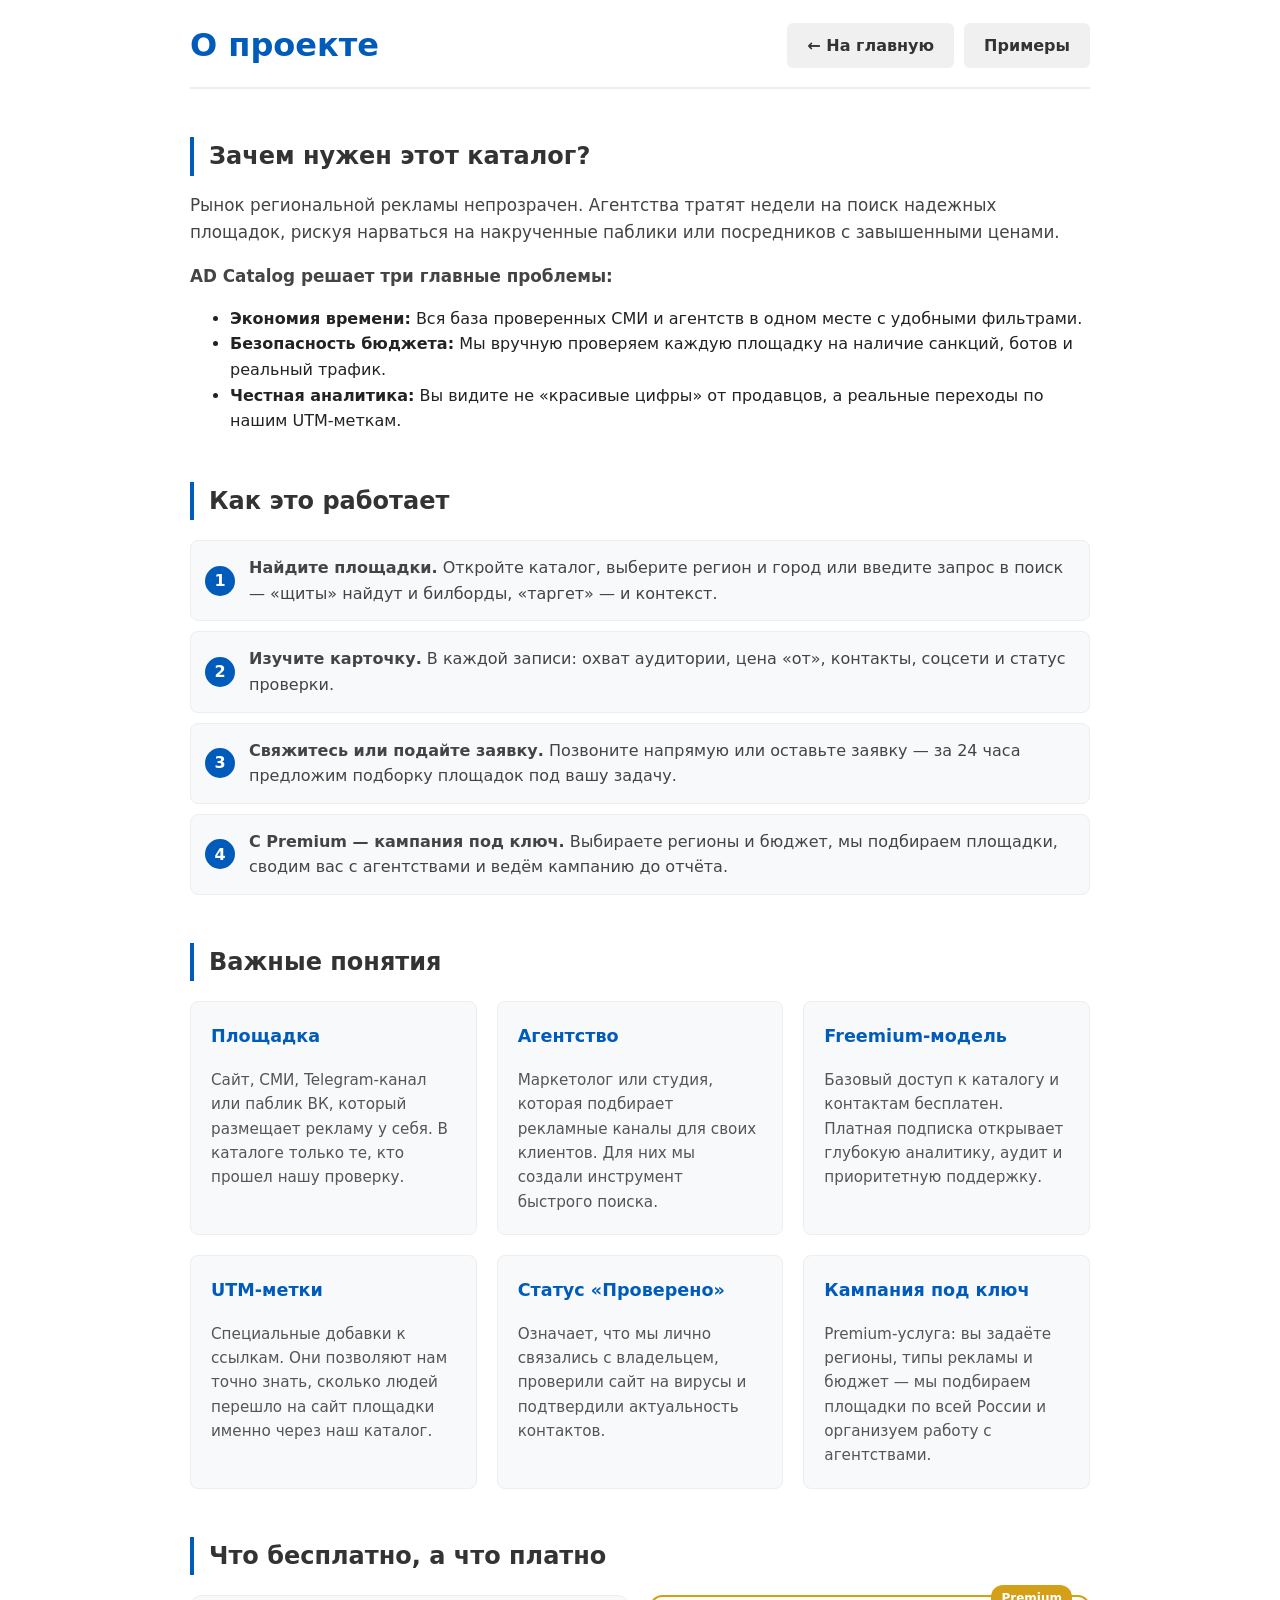
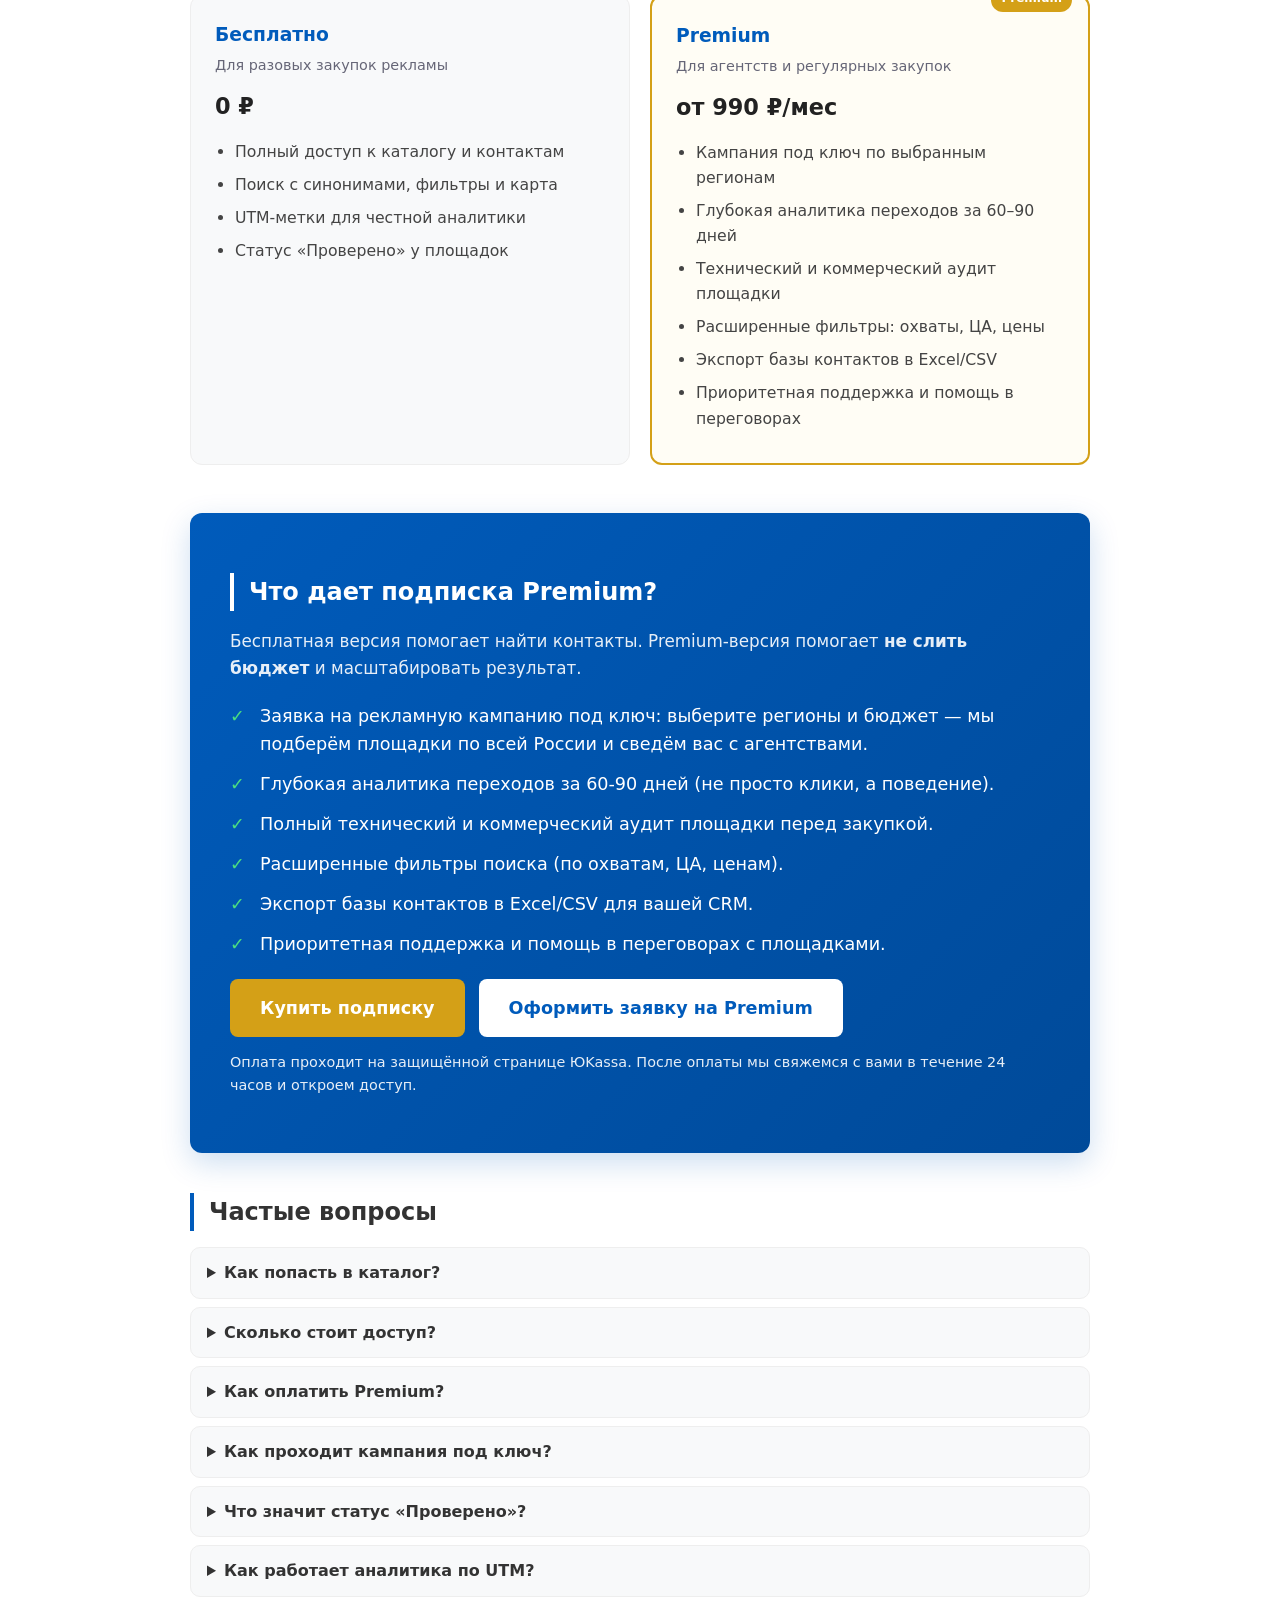
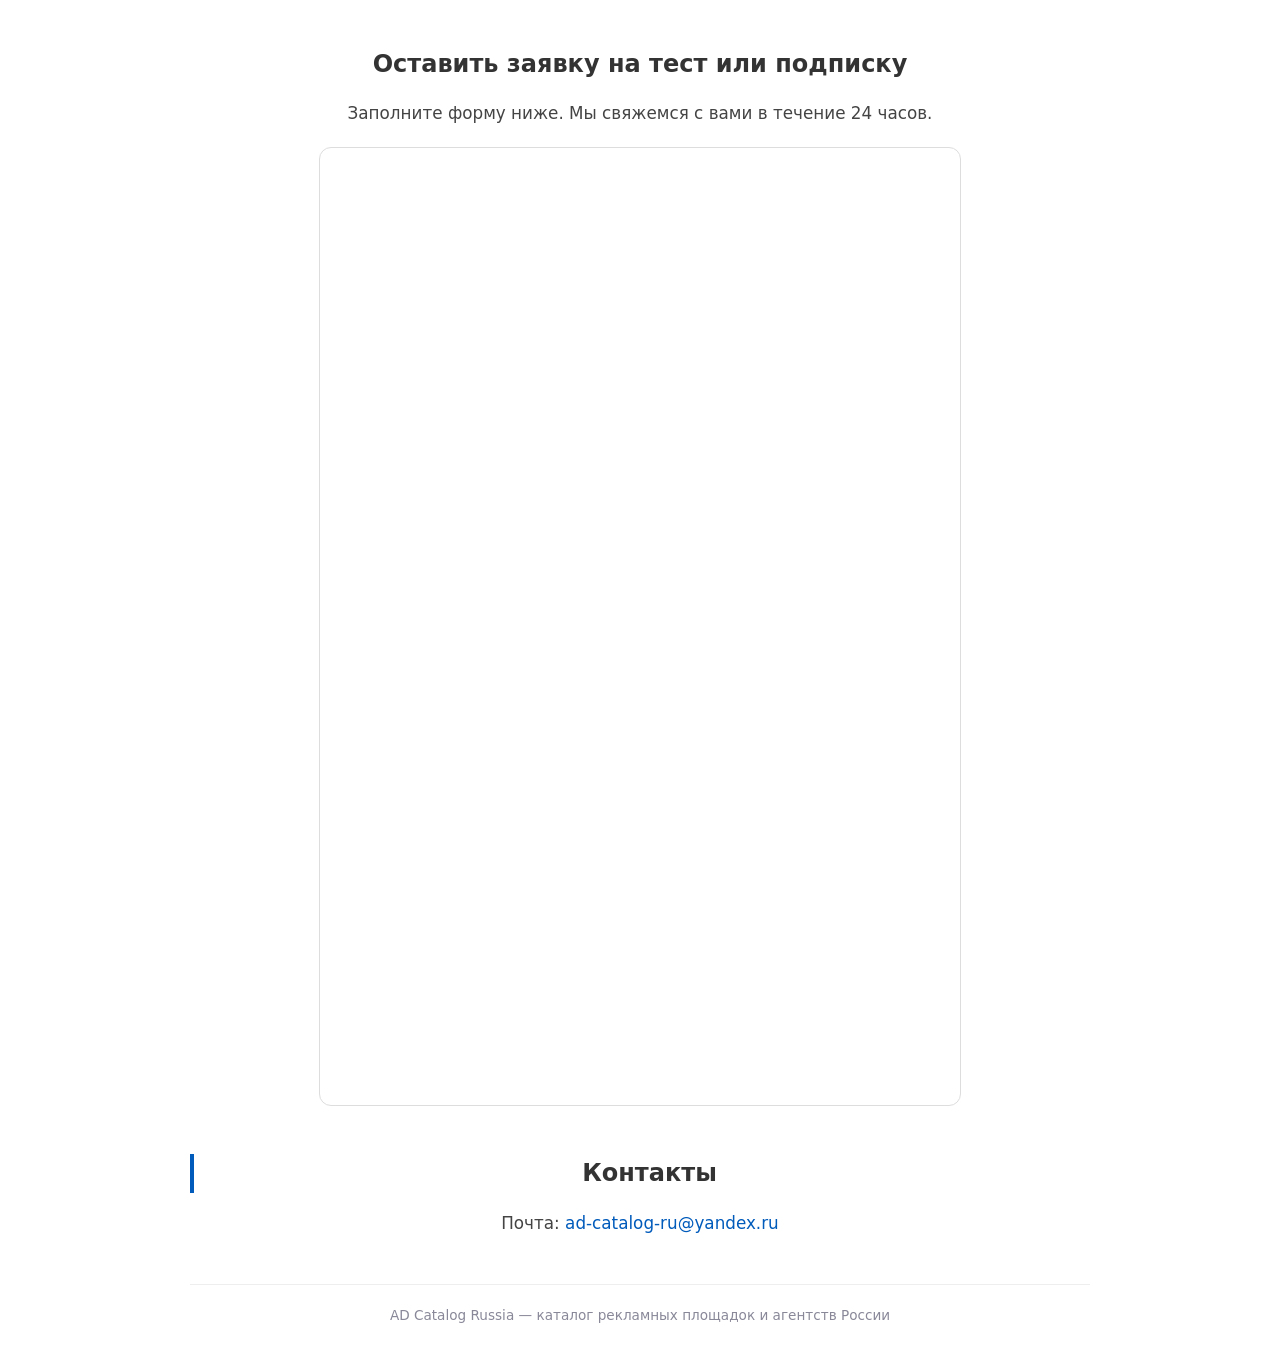
==== about.html @ da3d0dd9 "Create about.html" ====
<!DOCTYPE html>
<html lang="ru">
<head>
    <meta charset="UTF-8">
    <meta name="viewport" content="width=device-width, initial-scale=1.0">
    <title>О проекте - Каталог рекламных площадок</title>
    <style>
        /* Наследуем базовые стили для единообразия */
        html { scroll-behavior: smooth; }
        body { font-family: system-ui, -apple-system, sans-serif; line-height: 1.6; max-width: 900px; margin: 0 auto; padding: 20px; color: #222; background: #fff; }

        /* Шапка страницы */
        .page-header { display: flex; justify-content: space-between; align-items: center; margin-bottom: 3rem; padding-bottom: 1rem; border-bottom: 2px solid #eee; flex-wrap: wrap; gap: 10px; }
        .page-header h1 { font-size: 2rem; margin: 0; color: #005bbb; }
        .btn-back { display: inline-flex; align-items: center; gap: 8px; padding: 10px 20px; background: #f0f0f0; color: #333; text-decoration: none; border-radius: 6px; font-weight: bold; transition: all 0.3s; }
        .btn-back:hover { background: #e0e0e0; transform: translateX(-3px); }

        /* Секции контента */
        section { margin-bottom: 3rem; }
        h2 { font-size: 1.5rem; color: #333; margin-bottom: 1rem; border-left: 4px solid #005bbb; padding-left: 15px; }
        p { margin-bottom: 1rem; color: #444; font-size: 1.05rem; }

        /* Шаги «Как это работает» */
        .steps { counter-reset: step; margin: 20px 0; padding: 0; list-style: none; }
        .steps li { counter-increment: step; position: relative; padding: 14px 16px 14px 58px; margin-bottom: 10px; background: #f8f9fa; border: 1px solid #eee; border-radius: 8px; color: #444; }
        .steps li::before { content: counter(step); position: absolute; left: 14px; top: 50%; transform: translateY(-50%); width: 30px; height: 30px; background: #005bbb; color: #fff; border-radius: 50%; display: flex; align-items: center; justify-content: center; font-weight: bold; }

        /* Словарь терминов */
        .glossary-grid { display: grid; grid-template-columns: repeat(auto-fit, minmax(250px, 1fr)); gap: 20px; margin-top: 20px; }
        .term-card { background: #f8f9fa; padding: 20px; border-radius: 8px; border: 1px solid #eee; }
        .term-card h3 { margin-top: 0; color: #005bbb; font-size: 1.1rem; }
        .term-card p { margin: 0; font-size: 0.95rem; color: #555; }

        /* Бесплатно vs Premium */
        .plans-grid { display: grid; grid-template-columns: repeat(auto-fit, minmax(280px, 1fr)); gap: 20px; margin: 20px 0 30px; }
        .plan-card { background: #f8f9fa; border: 1px solid #eee; border-radius: 12px; padding: 24px; }
        .plan-card h3 { margin: 0 0 4px; color: #005bbb; }
        .plan-card .plan-sub { color: #667; font-size: 0.9rem; margin: 0 0 12px; }
        .plan-card .price-tag { font-size: 1.4rem; font-weight: bold; margin-bottom: 14px; color: #222; }
        .plan-card ul { margin: 0; padding-left: 20px; color: #444; font-size: 0.98rem; }
        .plan-card li { margin-bottom: 8px; }
        .plan-premium { border: 2px solid #d4a017; background: #fffdf5; position: relative; }
        .premium-badge { position: absolute; top: -12px; right: 16px; background: #d4a017; color: #fff; font-size: 0.75rem; font-weight: bold; padding: 4px 10px; border-radius: 12px; }

        /* Блок Premium (Выделенный) */
        .premium-block { background: linear-gradient(135deg, #005bbb 0%, #004a99 100%); color: white; padding: 40px; border-radius: 12px; margin: 40px 0; box-shadow: 0 10px 30px rgba(0,91,187,0.2); }
        .premium-block h2 { color: white; border-left-color: #fff; }
        .premium-block p { color: rgba(255,255,255,0.9); }
        .premium-list { list-style: none; padding: 0; margin: 20px 0; }
        .premium-list li { position: relative; padding-left: 30px; margin-bottom: 12px; font-size: 1.1rem; }
        .premium-list li::before { content: "✓"; position: absolute; left: 0; top: 0; font-weight: bold; color: #4ade80; }
        .premium-buttons { display: flex; gap: 14px; flex-wrap: wrap; margin-top: 20px; }

        .btn-premium { display: inline-block; padding: 15px 30px; background: #fff; color: #005bbb; text-decoration: none; border-radius: 8px; font-weight: bold; font-size: 1.1rem; margin-top: 20px; transition: transform 0.2s; }
        .premium-buttons .btn-premium { margin-top: 0; }
        .btn-premium:hover { transform: scale(1.05); box-shadow: 0 5px 15px rgba(0,0,0,0.2); }
        .btn-gold { display: inline-block; padding: 15px 30px; background: #d4a017; color: #fff; text-decoration: none; border-radius: 8px; font-weight: bold; font-size: 1.1rem; transition: transform 0.2s; }
        .btn-gold:hover { transform: scale(1.05); filter: brightness(1.05); box-shadow: 0 5px 15px rgba(0,0,0,0.2); }
        .premium-note { font-size: 0.9rem; color: rgba(255,255,255,0.75); margin-top: 14px; }

        /* FAQ */
        .faq details { background: #f8f9fa; border: 1px solid #eee; border-radius: 10px; margin-bottom: 8px; padding: 12px 16px; }
        .faq summary { font-weight: 600; cursor: pointer; color: #333; }
        .faq p { margin: 10px 0 0; color: #444; font-size: 1rem; }

        /* Форма */
        .form-wrapper { max-width: 640px; margin: 0 auto; border: 1px solid #ddd; border-radius: 12px; overflow: hidden; background: #fff; }
        iframe { width: 100%; height: 950px; border: none; }

        /* Контакты и футер */
        .contacts { text-align: center; color: #555; }
        .contacts a { color: #005bbb; text-decoration: none; }
        footer { text-align: center; color: #889; font-size: 0.85rem; padding: 20px 0 10px; border-top: 1px solid #eee; margin-top: 40px; }

        @media (max-width: 768px) {
            body { padding: 15px; }
            .page-header { flex-direction: column; align-items: flex-start; gap: 15px; }
            .btn-back { width: 100%; justify-content: center; }
            .premium-block { padding: 25px; }
            iframe { height: 1200px; }
        }
    </style>
</head>
<body>

    <div class="page-header">
        <h1>О проекте</h1>
        <div style="display:flex; gap:10px; flex-wrap:wrap;">
            <a href="index.html" class="btn-back">← На главную</a>
            <a href="examples.html" class="btn-back">Примеры</a>
        </div>
    </div>

    <section>
        <h2>Зачем нужен этот каталог?</h2>
        <p>Рынок региональной рекламы непрозрачен. Агентства тратят недели на поиск надежных площадок, рискуя нарваться на накрученные паблики или посредников с завышенными ценами.</p>
        <p><strong>AD Catalog решает три главные проблемы:</strong></p>
        <ul>
            <li><strong>Экономия времени:</strong> Вся база проверенных СМИ и агентств в одном месте с удобными фильтрами.</li>
            <li><strong>Безопасность бюджета:</strong> Мы вручную проверяем каждую площадку на наличие санкций, ботов и реальный трафик.</li>
            <li><strong>Честная аналитика:</strong> Вы видите не «красивые цифры» от продавцов, а реальные переходы по нашим UTM-меткам.</li>
        </ul>
    </section>

    <section>
        <h2>Как это работает</h2>
        <ol class="steps">
            <li><strong>Найдите площадки.</strong> Откройте каталог, выберите регион и город или введите запрос в поиск — «щиты» найдут и билборды, «таргет» — и контекст.</li>
            <li><strong>Изучите карточку.</strong> В каждой записи: охват аудитории, цена «от», контакты, соцсети и статус проверки.</li>
            <li><strong>Свяжитесь или подайте заявку.</strong> Позвоните напрямую или оставьте заявку — за 24 часа предложим подборку площадок под вашу задачу.</li>
            <li><strong>С Premium — кампания под ключ.</strong> Выбираете регионы и бюджет, мы подбираем площадки, сводим вас с агентствами и ведём кампанию до отчёта.</li>
        </ol>
    </section>

    <section>
        <h2>Важные понятия</h2>
        <div class="glossary-grid">
            <div class="term-card">
                <h3>Площадка</h3>
                <p>Сайт, СМИ, Telegram-канал или паблик ВК, который размещает рекламу у себя. В каталоге только те, кто прошел нашу проверку.</p>
            </div>
            <div class="term-card">
                <h3>Агентство</h3>
                <p>Маркетолог или студия, которая подбирает рекламные каналы для своих клиентов. Для них мы создали инструмент быстрого поиска.</p>
            </div>
            <div class="term-card">
                <h3>Freemium-модель</h3>
                <p>Базовый доступ к каталогу и контактам бесплатен. Платная подписка открывает глубокую аналитику, аудит и приоритетную поддержку.</p>
            </div>
            <div class="term-card">
                <h3>UTM-метки</h3>
                <p>Специальные добавки к ссылкам. Они позволяют нам точно знать, сколько людей перешло на сайт площадки именно через наш каталог.</p>
            </div>
            <div class="term-card">
                <h3>Статус «Проверено»</h3>
                <p>Означает, что мы лично связались с владельцем, проверили сайт на вирусы и подтвердили актуальность контактов.</p>
            </div>
            <div class="term-card">
                <h3>Кампания под ключ</h3>
                <p>Premium-услуга: вы задаёте регионы, типы рекламы и бюджет — мы подбираем площадки по всей России и организуем работу с агентствами.</p>
            </div>
        </div>
    </section>

    <section>
        <h2>Что бесплатно, а что платно</h2>
        <div class="plans-grid">
            <div class="plan-card">
                <h3>Бесплатно</h3>
                <p class="plan-sub">Для разовых закупок рекламы</p>
                <div class="price-tag">0 ₽</div>
                <ul>
                    <li>Полный доступ к каталогу и контактам</li>
                    <li>Поиск с синонимами, фильтры и карта</li>
                    <li>UTM-метки для честной аналитики</li>
                    <li>Статус «Проверено» у площадок</li>
                </ul>
            </div>
            <div class="plan-card plan-premium">
                <div class="premium-badge">Premium</div>
                <h3>Premium</h3>
                <p class="plan-sub">Для агентств и регулярных закупок</p>
                <div class="price-tag">от 990 ₽/мес</div>
                <ul>
                    <li>Кампания под ключ по выбранным регионам</li>
                    <li>Глубокая аналитика переходов за 60–90 дней</li>
                    <li>Технический и коммерческий аудит площадки</li>
                    <li>Расширенные фильтры: охваты, ЦА, цены</li>
                    <li>Экспорт базы контактов в Excel/CSV</li>
                    <li>Приоритетная поддержка и помощь в переговорах</li>
                </ul>
            </div>
        </div>
    </section>

    <div class="premium-block">
        <h2>Что дает подписка Premium?</h2>
        <p>Бесплатная версия помогает найти контакты. Premium-версия помогает <strong>не слить бюджет</strong> и масштабировать результат.</p>
        <ul class="premium-list">
            <li>Заявка на рекламную кампанию под ключ: выберите регионы и бюджет — мы подберём площадки по всей России и сведём вас с агентствами.</li>
            <li>Глубокая аналитика переходов за 60-90 дней (не просто клики, а поведение).</li>
            <li>Полный технический и коммерческий аудит площадки перед закупкой.</li>
            <li>Расширенные фильтры поиска (по охватам, ЦА, ценам).</li>
            <li>Экспорт базы контактов в Excel/CSV для вашей CRM.</li>
            <li>Приоритетная поддержка и помощь в переговорах с площадками.</li>
        </ul>
        <div class="premium-buttons">
            <a id="buyBtn" href="#" class="btn-gold" target="_blank" rel="noopener">Купить подписку</a>
            <a href="#form-section" class="btn-premium">Оформить заявку на Premium</a>
        </div>
        <p class="premium-note">Оплата проходит на защищённой странице ЮKassa. После оплаты мы свяжемся с вами в течение 24 часов и откроем доступ.</p>
    </div>

    <section>
        <h2>Частые вопросы</h2>
        <div class="faq">
            <details>
                <summary>Как попасть в каталог?</summary>
                <p>Заполните форму заявки внизу этой страницы — мы проверим площадку и добавим её бесплатно.</p>
            </details>
            <details>
                <summary>Сколько стоит доступ?</summary>
                <p>Базовый доступ к каталогу и контактам бесплатен навсегда. Аналитика, аудит площадок и кампании под ключ входят в подписку Premium.</p>
            </details>
            <details>
                <summary>Как оплатить Premium?</summary>
                <p>Нажмите «Купить подписку» — оплата проходит на защищённой странице ЮKassa картой или другим удобным способом. Доступ открываем в течение 24 часов после оплаты.</p>
            </details>
            <details>
                <summary>Как проходит кампания под ключ?</summary>
                <p>Вы присылаете регионы, типы рекламы и бюджет. Мы подбираем подходящие площадки со статусом «Проверено», согласовываем список с вами и организуем размещение, а по итогам даём отчёт с реальными цифрами.</p>
            </details>
            <details>
                <summary>Что значит статус «Проверено»?</summary>
                <p>Мы лично связались с владельцем, проверили сайт на вирусы и подтвердили актуальность контактов.</p>
            </details>
            <details>
                <summary>Как работает аналитика по UTM?</summary>
                <p>Каждая ссылка в каталоге размечена UTM-метками. Переходы с каталога видны в отчётах — вы платите только за реальную аудиторию.</p>
            </details>
        </div>
    </section>

    <section id="form-section">
        <h2 style="text-align: center; border: none; padding: 0;">Оставить заявку на тест или подписку</h2>
        <p style="text-align: center; margin-bottom: 20px;">Заполните форму ниже. Мы свяжемся с вами в течение 24 часов.</p>
        <div class="form-wrapper">
            <iframe src="https://docs.google.com/forms/d/e/1FAIpQLSe8ChbFttTHq3D-BTbEJWTUYjF1aM1ezZVIo1Fas2ufZQ9qaA/viewform?embedded=true" frameborder="0" marginheight="0" marginwidth="0">Загрузка…</iframe>
        </div>
    </section>

    <section class="contacts">
        <h2>Контакты</h2>
        <p>Почта: <a href="mailto:ad-catalog-ru@yandex.ru">ad-catalog-ru@yandex.ru</a></p>
    </section>

    <footer>AD Catalog Russia — каталог рекламных площадок и агентств России</footer>

    <script>
        // Ссылка на оплату в ЮKassa. Вставьте сюда ту же ссылку,
        // что и в index.html (строка const PAY_URL).
        const PAY_URL = 'https://yookassa.ru/my/i/awaYcnS4WmQy/l';

        const buyBtn = document.getElementById('buyBtn');
        if (PAY_URL && !PAY_URL.includes('ВСТАВЬТЕ')) {
            buyBtn.href = PAY_URL;
        } else {
            buyBtn.addEventListener('click', (e) => {
                e.preventDefault();
                alert('Оплата подключается — напишите нам на ad-catalog-ru@yandex.ru');
            });
        }
    </script>
</body>
</html>
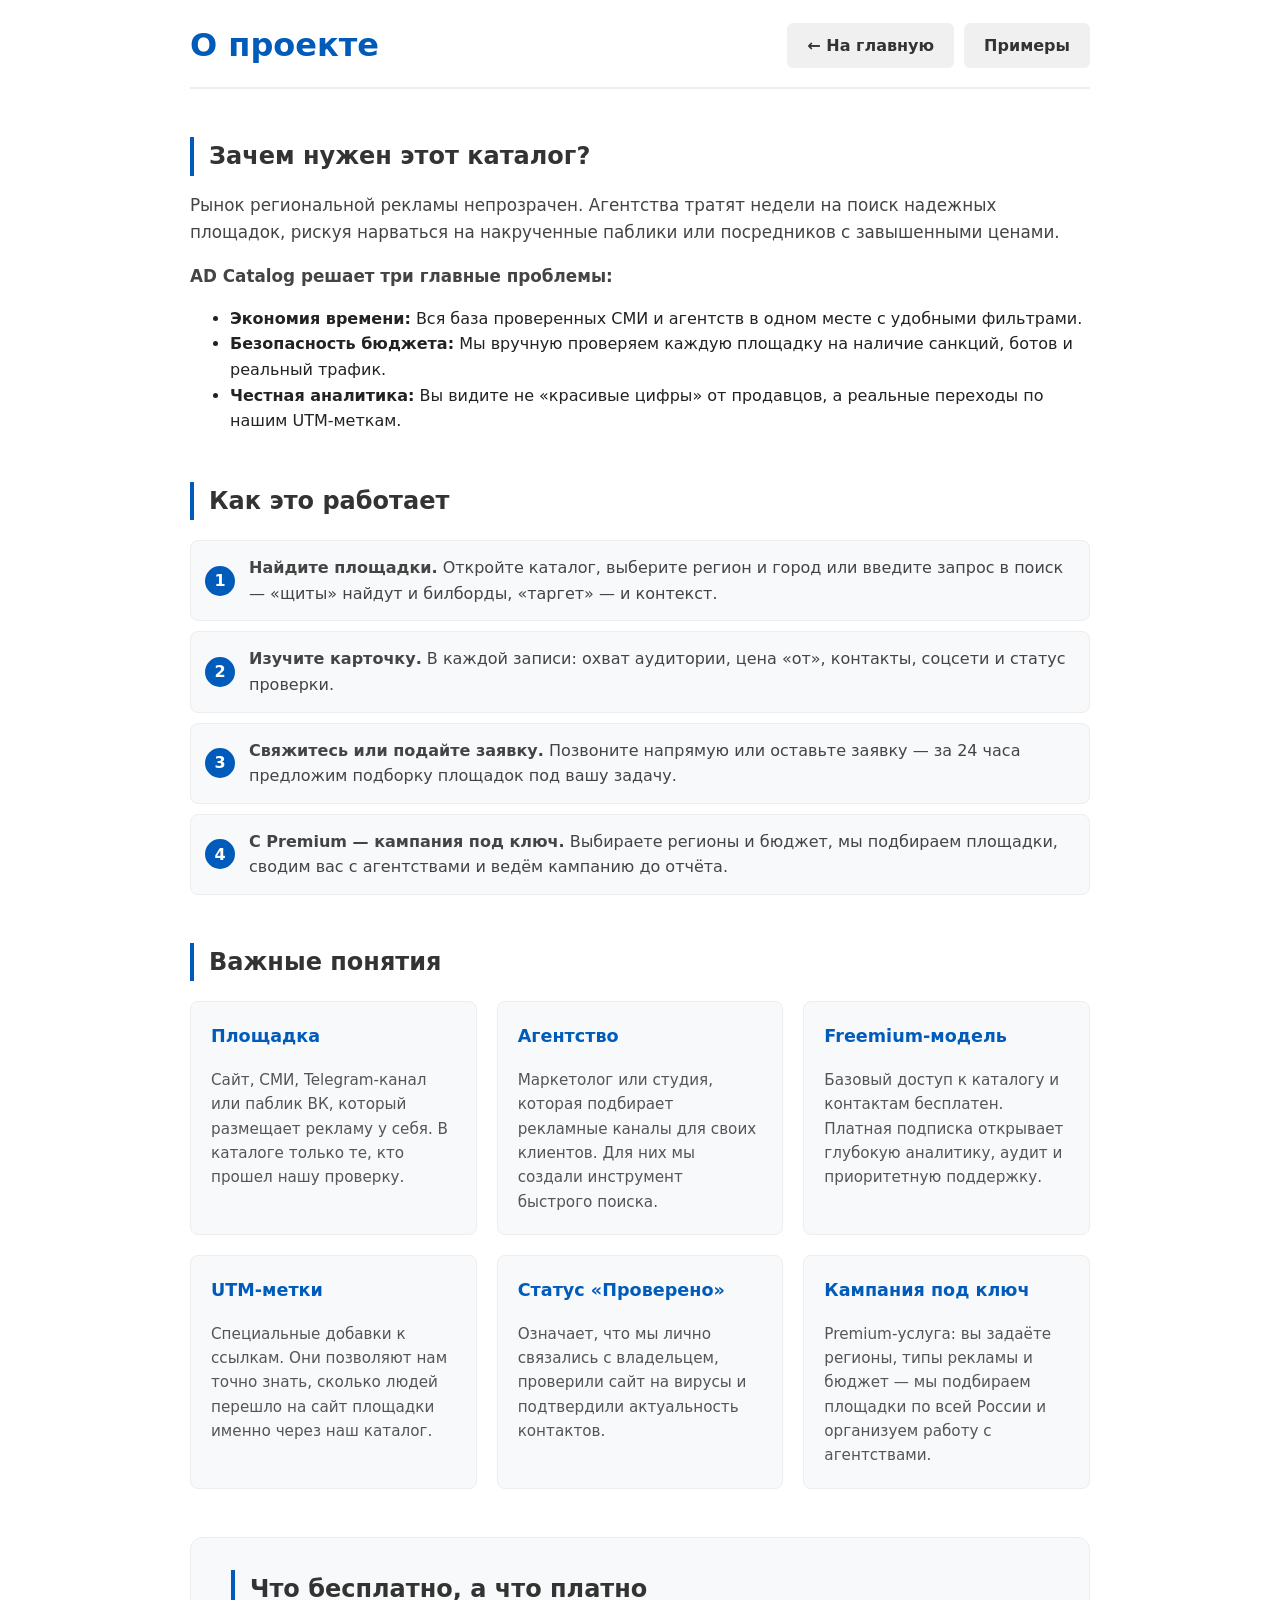
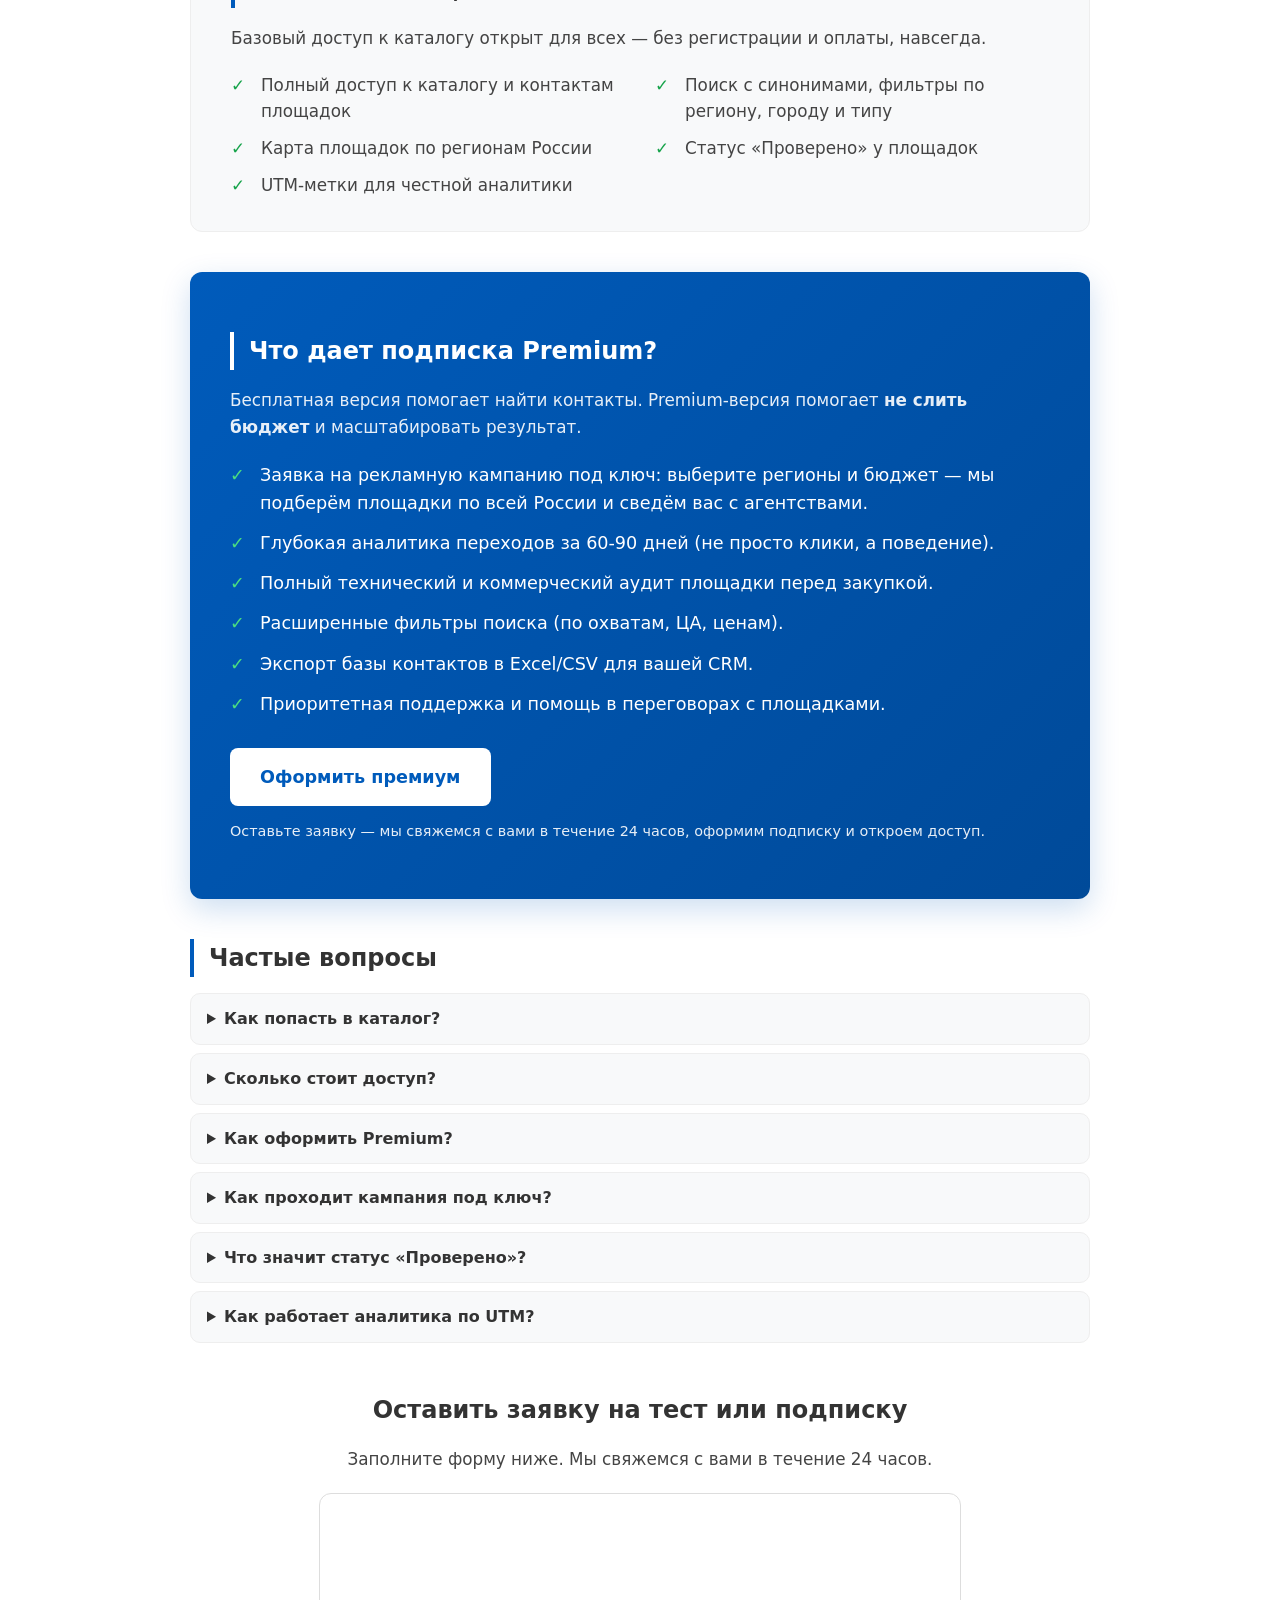
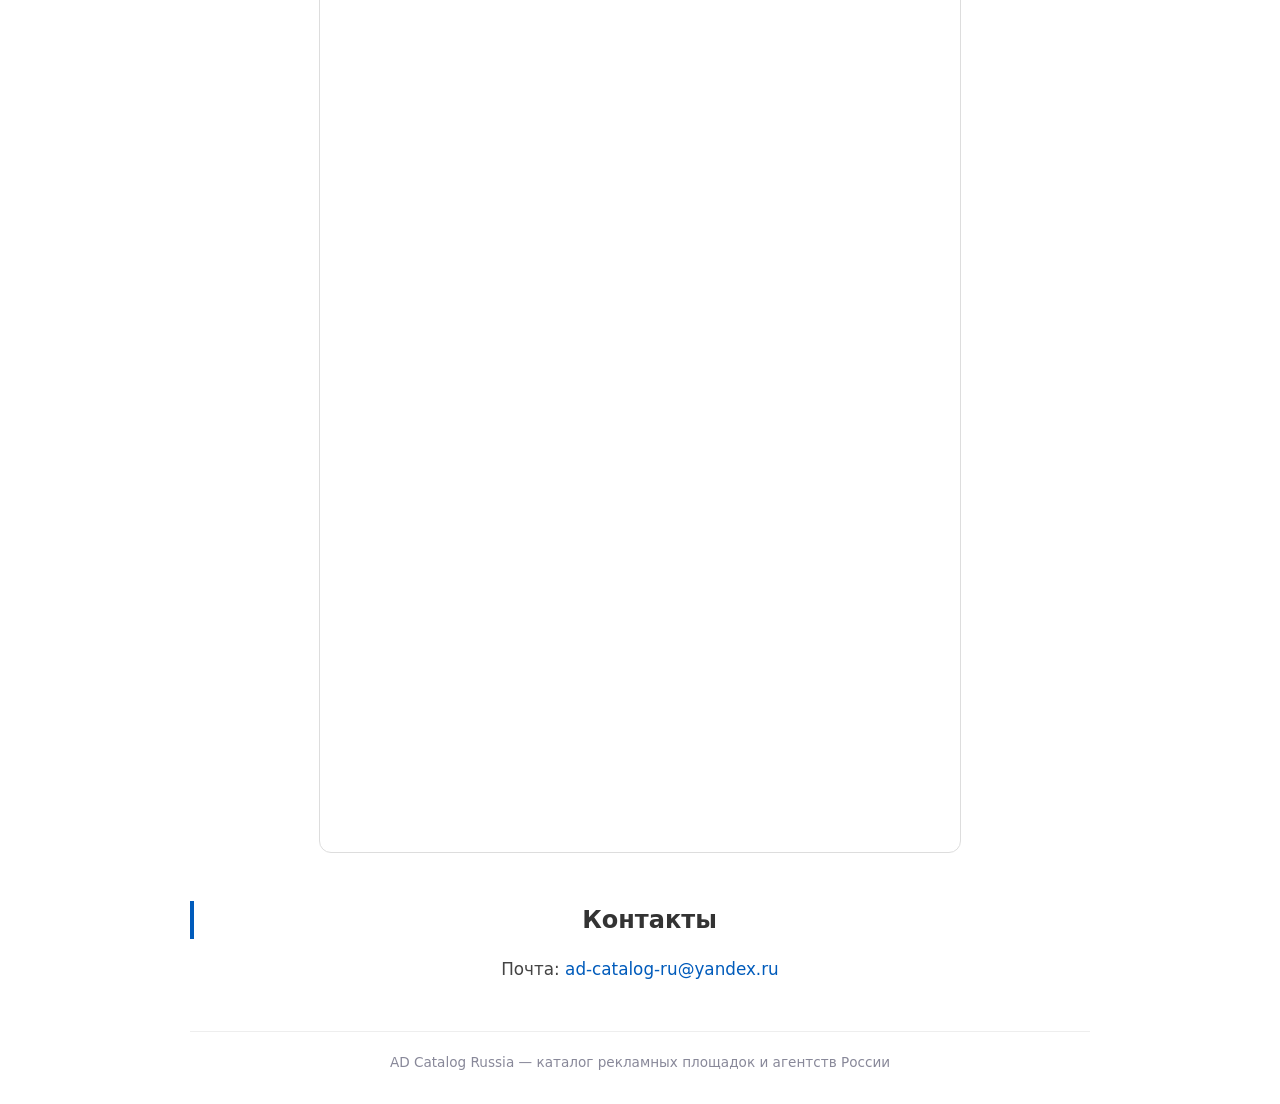
==== commit ce16941e: "Update about.html" ====
--- a/about.html
+++ b/about.html
@@ -5,69 +5,53 @@
     <meta name="viewport" content="width=device-width, initial-scale=1.0">
     <title>О проекте - Каталог рекламных площадок</title>
     <style>
-        /* Наследуем базовые стили для единообразия */
         html { scroll-behavior: smooth; }
         body { font-family: system-ui, -apple-system, sans-serif; line-height: 1.6; max-width: 900px; margin: 0 auto; padding: 20px; color: #222; background: #fff; }
 
-        /* Шапка страницы */
         .page-header { display: flex; justify-content: space-between; align-items: center; margin-bottom: 3rem; padding-bottom: 1rem; border-bottom: 2px solid #eee; flex-wrap: wrap; gap: 10px; }
         .page-header h1 { font-size: 2rem; margin: 0; color: #005bbb; }
         .btn-back { display: inline-flex; align-items: center; gap: 8px; padding: 10px 20px; background: #f0f0f0; color: #333; text-decoration: none; border-radius: 6px; font-weight: bold; transition: all 0.3s; }
         .btn-back:hover { background: #e0e0e0; transform: translateX(-3px); }
 
-        /* Секции контента */
         section { margin-bottom: 3rem; }
         h2 { font-size: 1.5rem; color: #333; margin-bottom: 1rem; border-left: 4px solid #005bbb; padding-left: 15px; }
         p { margin-bottom: 1rem; color: #444; font-size: 1.05rem; }
 
-        /* Шаги «Как это работает» */
         .steps { counter-reset: step; margin: 20px 0; padding: 0; list-style: none; }
         .steps li { counter-increment: step; position: relative; padding: 14px 16px 14px 58px; margin-bottom: 10px; background: #f8f9fa; border: 1px solid #eee; border-radius: 8px; color: #444; }
         .steps li::before { content: counter(step); position: absolute; left: 14px; top: 50%; transform: translateY(-50%); width: 30px; height: 30px; background: #005bbb; color: #fff; border-radius: 50%; display: flex; align-items: center; justify-content: center; font-weight: bold; }
 
-        /* Словарь терминов */
         .glossary-grid { display: grid; grid-template-columns: repeat(auto-fit, minmax(250px, 1fr)); gap: 20px; margin-top: 20px; }
         .term-card { background: #f8f9fa; padding: 20px; border-radius: 8px; border: 1px solid #eee; }
         .term-card h3 { margin-top: 0; color: #005bbb; font-size: 1.1rem; }
         .term-card p { margin: 0; font-size: 0.95rem; color: #555; }
 
-        /* Бесплатно vs Premium */
-        .plans-grid { display: grid; grid-template-columns: repeat(auto-fit, minmax(280px, 1fr)); gap: 20px; margin: 20px 0 30px; }
-        .plan-card { background: #f8f9fa; border: 1px solid #eee; border-radius: 12px; padding: 24px; }
-        .plan-card h3 { margin: 0 0 4px; color: #005bbb; }
-        .plan-card .plan-sub { color: #667; font-size: 0.9rem; margin: 0 0 12px; }
-        .plan-card .price-tag { font-size: 1.4rem; font-weight: bold; margin-bottom: 14px; color: #222; }
-        .plan-card ul { margin: 0; padding-left: 20px; color: #444; font-size: 0.98rem; }
-        .plan-card li { margin-bottom: 8px; }
-        .plan-premium { border: 2px solid #d4a017; background: #fffdf5; position: relative; }
-        .premium-badge { position: absolute; top: -12px; right: 16px; background: #d4a017; color: #fff; font-size: 0.75rem; font-weight: bold; padding: 4px 10px; border-radius: 12px; }
-
-        /* Блок Premium (Выделенный) */
+        /* Что бесплатно: растянуто на всю ширину, как синее окно */
+        .free-block { background: #f8f9fa; border: 1px solid #eee; border-radius: 12px; padding: 32px 40px; margin: 20px 0; }
+        .free-block h2 { border-left-color: #005bbb; margin-top: 0; }
+        .free-list { list-style: none; padding: 0; margin: 20px 0 0; display: grid; grid-template-columns: repeat(auto-fit, minmax(320px, 1fr)); gap: 10px 30px; }
+        .free-list li { position: relative; padding-left: 30px; font-size: 1.05rem; color: #444; }
+        .free-list li::before { content: "✓"; position: absolute; left: 0; top: 0; font-weight: bold; color: #16a34a; }
+
+        /* Синий блок Premium */
         .premium-block { background: linear-gradient(135deg, #005bbb 0%, #004a99 100%); color: white; padding: 40px; border-radius: 12px; margin: 40px 0; box-shadow: 0 10px 30px rgba(0,91,187,0.2); }
         .premium-block h2 { color: white; border-left-color: #fff; }
         .premium-block p { color: rgba(255,255,255,0.9); }
         .premium-list { list-style: none; padding: 0; margin: 20px 0; }
         .premium-list li { position: relative; padding-left: 30px; margin-bottom: 12px; font-size: 1.1rem; }
         .premium-list li::before { content: "✓"; position: absolute; left: 0; top: 0; font-weight: bold; color: #4ade80; }
-        .premium-buttons { display: flex; gap: 14px; flex-wrap: wrap; margin-top: 20px; }
-
-        .btn-premium { display: inline-block; padding: 15px 30px; background: #fff; color: #005bbb; text-decoration: none; border-radius: 8px; font-weight: bold; font-size: 1.1rem; margin-top: 20px; transition: transform 0.2s; }
-        .premium-buttons .btn-premium { margin-top: 0; }
+
+        .btn-premium { display: inline-block; padding: 15px 30px; background: #fff; color: #005bbb; text-decoration: none; border-radius: 8px; font-weight: bold; font-size: 1.1rem; margin-top: 10px; transition: transform 0.2s; }
         .btn-premium:hover { transform: scale(1.05); box-shadow: 0 5px 15px rgba(0,0,0,0.2); }
-        .btn-gold { display: inline-block; padding: 15px 30px; background: #d4a017; color: #fff; text-decoration: none; border-radius: 8px; font-weight: bold; font-size: 1.1rem; transition: transform 0.2s; }
-        .btn-gold:hover { transform: scale(1.05); filter: brightness(1.05); box-shadow: 0 5px 15px rgba(0,0,0,0.2); }
         .premium-note { font-size: 0.9rem; color: rgba(255,255,255,0.75); margin-top: 14px; }
 
-        /* FAQ */
         .faq details { background: #f8f9fa; border: 1px solid #eee; border-radius: 10px; margin-bottom: 8px; padding: 12px 16px; }
         .faq summary { font-weight: 600; cursor: pointer; color: #333; }
         .faq p { margin: 10px 0 0; color: #444; font-size: 1rem; }
 
-        /* Форма */
         .form-wrapper { max-width: 640px; margin: 0 auto; border: 1px solid #ddd; border-radius: 12px; overflow: hidden; background: #fff; }
         iframe { width: 100%; height: 950px; border: none; }
 
-        /* Контакты и футер */
         .contacts { text-align: center; color: #555; }
         .contacts a { color: #005bbb; text-decoration: none; }
         footer { text-align: center; color: #889; font-size: 0.85rem; padding: 20px 0 10px; border-top: 1px solid #eee; margin-top: 40px; }
@@ -76,7 +60,7 @@
             body { padding: 15px; }
             .page-header { flex-direction: column; align-items: flex-start; gap: 15px; }
             .btn-back { width: 100%; justify-content: center; }
-            .premium-block { padding: 25px; }
+            .premium-block, .free-block { padding: 25px; }
             iframe { height: 1200px; }
         }
     </style>
@@ -142,38 +126,21 @@
         </div>
     </section>
 
-    <section>
+    <!-- Что бесплатно: одно окно, без карточек -->
+    <section class="free-block">
         <h2>Что бесплатно, а что платно</h2>
-        <div class="plans-grid">
-            <div class="plan-card">
-                <h3>Бесплатно</h3>
-                <p class="plan-sub">Для разовых закупок рекламы</p>
-                <div class="price-tag">0 ₽</div>
-                <ul>
-                    <li>Полный доступ к каталогу и контактам</li>
-                    <li>Поиск с синонимами, фильтры и карта</li>
-                    <li>UTM-метки для честной аналитики</li>
-                    <li>Статус «Проверено» у площадок</li>
-                </ul>
-            </div>
-            <div class="plan-card plan-premium">
-                <div class="premium-badge">Premium</div>
-                <h3>Premium</h3>
-                <p class="plan-sub">Для агентств и регулярных закупок</p>
-                <div class="price-tag">от 990 ₽/мес</div>
-                <ul>
-                    <li>Кампания под ключ по выбранным регионам</li>
-                    <li>Глубокая аналитика переходов за 60–90 дней</li>
-                    <li>Технический и коммерческий аудит площадки</li>
-                    <li>Расширенные фильтры: охваты, ЦА, цены</li>
-                    <li>Экспорт базы контактов в Excel/CSV</li>
-                    <li>Приоритетная поддержка и помощь в переговорах</li>
-                </ul>
-            </div>
-        </div>
-    </section>
-
-    <div class="premium-block">
+        <p>Базовый доступ к каталогу открыт для всех — без регистрации и оплаты, навсегда.</p>
+        <ul class="free-list">
+            <li>Полный доступ к каталогу и контактам площадок</li>
+            <li>Поиск с синонимами, фильтры по региону, городу и типу</li>
+            <li>Карта площадок по регионам России</li>
+            <li>Статус «Проверено» у площадок</li>
+            <li>UTM-метки для честной аналитики</li>
+        </ul>
+    </section>
+
+    <!-- Синий блок Premium -->
+    <div class="premium-block" id="premium">
         <h2>Что дает подписка Premium?</h2>
         <p>Бесплатная версия помогает найти контакты. Premium-версия помогает <strong>не слить бюджет</strong> и масштабировать результат.</p>
         <ul class="premium-list">
@@ -184,11 +151,8 @@
             <li>Экспорт базы контактов в Excel/CSV для вашей CRM.</li>
             <li>Приоритетная поддержка и помощь в переговорах с площадками.</li>
         </ul>
-        <div class="premium-buttons">
-            <a id="buyBtn" href="#" class="btn-gold" target="_blank" rel="noopener">Купить подписку</a>
-            <a href="#form-section" class="btn-premium">Оформить заявку на Premium</a>
-        </div>
-        <p class="premium-note">Оплата проходит на защищённой странице ЮKassa. После оплаты мы свяжемся с вами в течение 24 часов и откроем доступ.</p>
+        <a href="#form-section" class="btn-premium">Оформить премиум</a>
+        <p class="premium-note">Оставьте заявку — мы свяжемся с вами в течение 24 часов, оформим подписку и откроем доступ.</p>
     </div>
 
     <section>
@@ -203,8 +167,8 @@
                 <p>Базовый доступ к каталогу и контактам бесплатен навсегда. Аналитика, аудит площадок и кампании под ключ входят в подписку Premium.</p>
             </details>
             <details>
-                <summary>Как оплатить Premium?</summary>
-                <p>Нажмите «Купить подписку» — оплата проходит на защищённой странице ЮKassa картой или другим удобным способом. Доступ открываем в течение 24 часов после оплаты.</p>
+                <summary>Как оформить Premium?</summary>
+                <p>Нажмите «Оформить премиум» в синем блоке — попадёте на форму заявки. Мы свяжемся с вами, подтвердим детали и вышлем ссылку на оплату. Доступ открываем в течение 24 часов.</p>
             </details>
             <details>
                 <summary>Как проходит кампания под ключ?</summary>
@@ -236,20 +200,5 @@
 
     <footer>AD Catalog Russia — каталог рекламных площадок и агентств России</footer>
 
-    <script>
-        // Ссылка на оплату в ЮKassa. Вставьте сюда ту же ссылку,
-        // что и в index.html (строка const PAY_URL).
-        const PAY_URL = 'https://yookassa.ru/my/i/awaYcnS4WmQy/l';
-
-        const buyBtn = document.getElementById('buyBtn');
-        if (PAY_URL && !PAY_URL.includes('ВСТАВЬТЕ')) {
-            buyBtn.href = PAY_URL;
-        } else {
-            buyBtn.addEventListener('click', (e) => {
-                e.preventDefault();
-                alert('Оплата подключается — напишите нам на ad-catalog-ru@yandex.ru');
-            });
-        }
-    </script>
 </body>
 </html>
